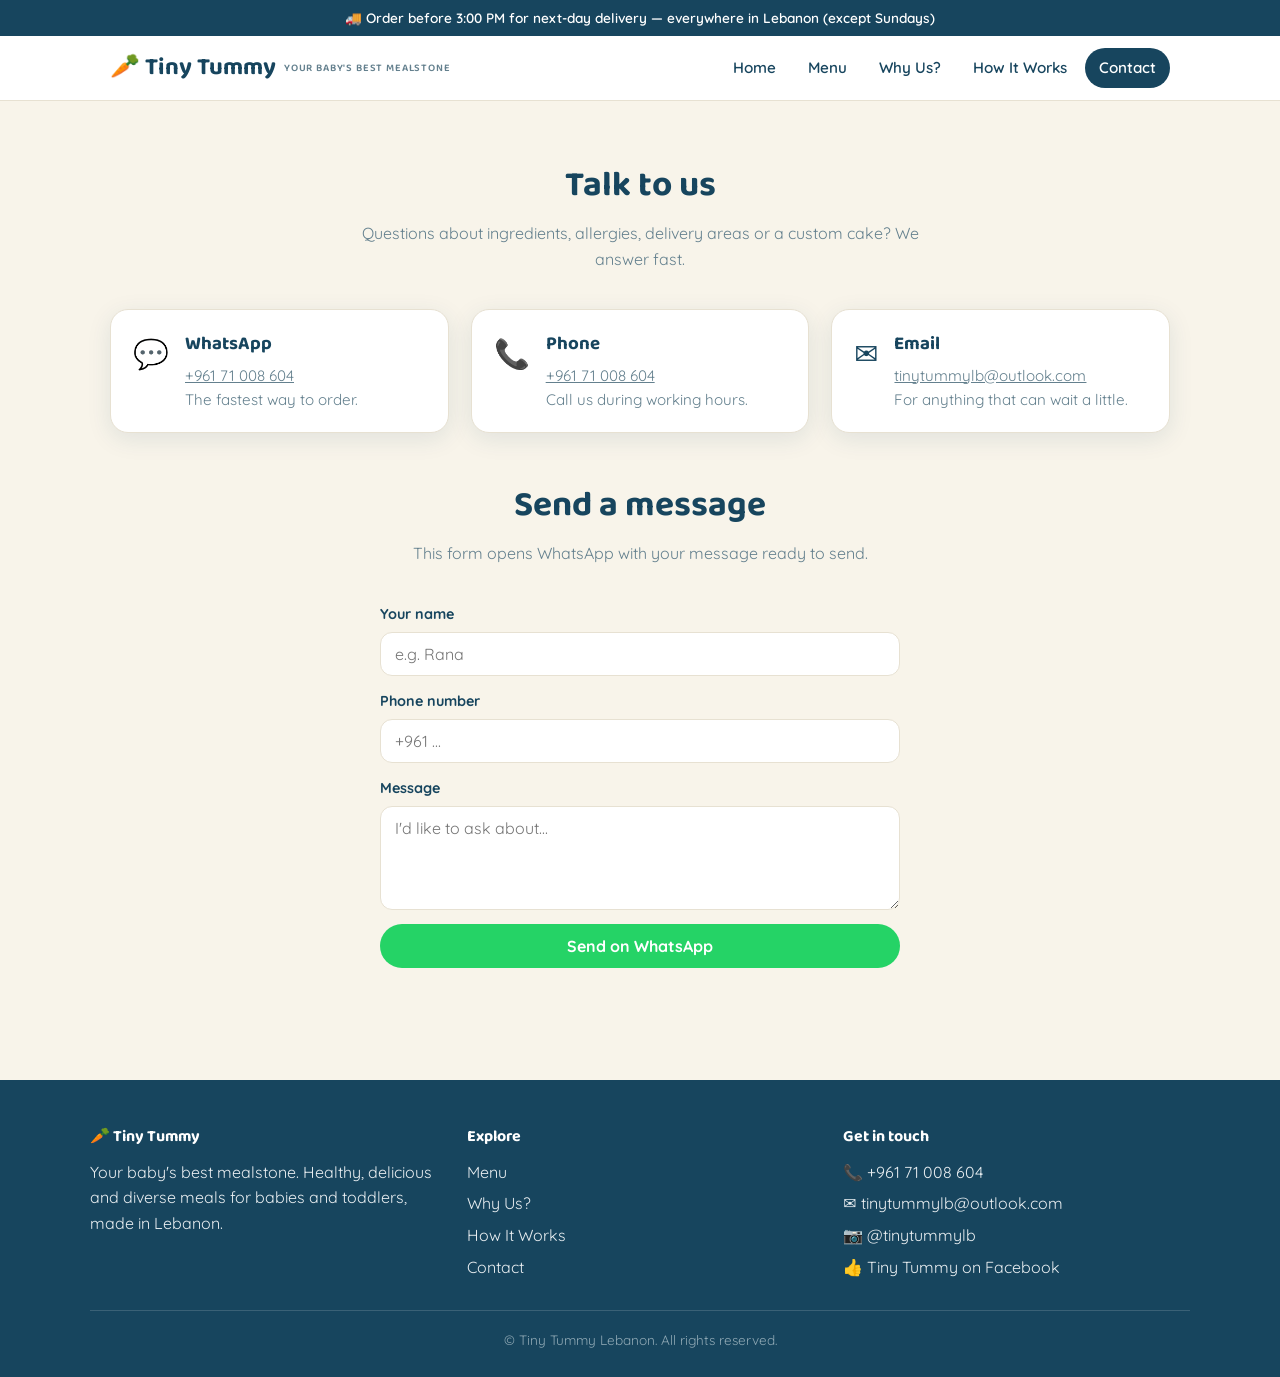
==== contact.html @ 26ed0175 "Tiny Tummy platform: brand site + full operations dashboard Complete build moved into its own reposi" ====
<!DOCTYPE html>
<html lang="en">
<head>
  <meta charset="UTF-8">
  <meta name="viewport" content="width=device-width, initial-scale=1.0">
  <title>Contact — Tiny Tummy</title>
  <meta name="description" content="Contact Tiny Tummy Lebanon: phone, WhatsApp, email, Instagram and Facebook.">
  <link rel="preconnect" href="https://fonts.googleapis.com">
  <link href="https://fonts.googleapis.com/css2?family=Baloo+2:wght@600;700&family=Quicksand:wght@500;600;700&display=swap" rel="stylesheet">
  <link rel="stylesheet" href="css/style.css">
  <link rel="icon" href="data:image/svg+xml,%3Csvg xmlns='http://www.w3.org/2000/svg' viewBox='0 0 100 100'%3E%3Ctext y='.9em' font-size='90'%3E🥕%3C/text%3E%3C/svg%3E">
</head>
<body>

<div class="bar">🚚 Order before 3:00 PM for next-day delivery — everywhere in Lebanon (except Sundays)</div>

<header class="site">
  <div class="nav">
    <a class="logo" href="index.html">🥕 Tiny Tummy <small>YOUR BABY'S BEST MEALSTONE</small></a>
    <button class="nav-toggle" onclick="ttNavToggle()" aria-label="Menu">☰</button>
    <nav class="links">
      <a href="index.html">Home</a>
      <a href="products.html">Menu</a>
      <a href="why-us.html">Why Us?</a>
      <a href="how-it-works.html">How It Works</a>
      <a href="contact.html" class="active">Contact</a>
    </nav>
  </div>
</header>

<section class="block">
  <div class="wrap">
    <div class="section-head">
      <h2>Talk to us</h2>
      <p>Questions about ingredients, allergies, delivery areas or a custom cake? We answer fast.</p>
    </div>

    <div class="grid cols-3" style="margin-bottom:44px">
      <div class="feature">
        <div class="icon">💬</div>
        <div>
          <h3>WhatsApp</h3>
          <p><a href="https://wa.me/96171008604" target="_blank" rel="noopener">+961 71 008 604</a><br>The fastest way to order.</p>
        </div>
      </div>
      <div class="feature">
        <div class="icon">📞</div>
        <div>
          <h3>Phone</h3>
          <p><a href="tel:+96171008604">+961 71 008 604</a><br>Call us during working hours.</p>
        </div>
      </div>
      <div class="feature">
        <div class="icon">✉️</div>
        <div>
          <h3>Email</h3>
          <p><a href="mailto:tinytummylb@outlook.com">tinytummylb@outlook.com</a><br>For anything that can wait a little.</p>
        </div>
      </div>
    </div>

    <div class="section-head">
      <h2>Send a message</h2>
      <p>This form opens WhatsApp with your message ready to send.</p>
    </div>
    <form class="form" style="margin:0 auto" onsubmit="return ttSendForm(this)">
      <label>Your name
        <input name="name" required placeholder="e.g. Rana">
      </label>
      <label>Phone number
        <input name="phone" type="tel" placeholder="+961 ...">
      </label>
      <label>Message
        <textarea name="msg" rows="4" required placeholder="I'd like to ask about..."></textarea>
      </label>
      <button class="btn btn-wa" type="submit">Send on WhatsApp</button>
    </form>
  </div>
</section>

<footer class="site">
  <div class="foot">
    <div>
      <h4>🥕 Tiny Tummy</h4>
      <p>Your baby's best mealstone. Healthy, delicious and diverse meals for babies and toddlers, made in Lebanon.</p>
    </div>
    <div>
      <h4>Explore</h4>
      <ul>
        <li><a href="products.html">Menu</a></li>
        <li><a href="why-us.html">Why Us?</a></li>
        <li><a href="how-it-works.html">How It Works</a></li>
        <li><a href="contact.html">Contact</a></li>
      </ul>
    </div>
    <div>
      <h4>Get in touch</h4>
      <ul>
        <li><a href="tel:+96171008604">📞 +961 71 008 604</a></li>
        <li><a href="mailto:tinytummylb@outlook.com">✉️ tinytummylb@outlook.com</a></li>
        <li><a href="https://www.instagram.com/tinytummylb/" target="_blank" rel="noopener">📷 @tinytummylb</a></li>
        <li><a href="https://www.facebook.com/tinytummylb/" target="_blank" rel="noopener">👍 Tiny Tummy on Facebook</a></li>
      </ul>
    </div>
  </div>
  <div class="copyright">© Tiny Tummy Lebanon. All rights reserved.</div>
</footer>

<script src="js/products-data.js"></script>
<script src="js/site.js"></script>
<script>
  function ttSendForm(f) {
    var text = 'Hello Tiny Tummy! I am ' + f.name.value +
      (f.phone.value ? ' (' + f.phone.value + ')' : '') + '. ' + f.msg.value;
    window.open('https://wa.me/96171008604?text=' + encodeURIComponent(text), '_blank');
    return false;
  }
</script>
</body>
</html>
---- css/style.css ----
/* Tiny Tummy — shared styles */
:root {
  /* Tiny Tummy brand palette — deep navy, warm cream, gold (tinytummylb.com) */
  --cream: #f8f4ea;
  --paper: #ffffff;
  --ink: #17455e;
  --soft: #64808e;
  --carrot: #17455e;       /* primary = brand navy */
  --carrot-dark: #0e3345;
  --gold: #f0b64b;
  --pea: #17455e;          /* announcement bar = navy like the live site header */
  --pea-dark: #226a58;
  --berry: #d95d76;
  --sky: #7fb4d9;
  --line: #e7e1d2;
  --radius: 18px;
  --shadow: 0 6px 24px rgba(23, 69, 94, .10);
}

* { margin: 0; padding: 0; box-sizing: border-box; }

body {
  font-family: 'Quicksand', 'Segoe UI', system-ui, sans-serif;
  background: var(--cream);
  color: var(--ink);
  line-height: 1.6;
}

h1, h2, h3, .logo { font-family: 'Baloo 2', 'Quicksand', sans-serif; }

img { max-width: 100%; display: block; }
a { color: inherit; }

.wrap { max-width: 1100px; margin: 0 auto; padding: 0 20px; }

/* ── Announcement bar ─────────────────────────── */
.bar {
  background: var(--pea);
  color: #fff;
  text-align: center;
  font-size: .85rem;
  font-weight: 600;
  padding: 7px 14px;
}

/* ── Header ───────────────────────────────────── */
header.site {
  background: var(--paper);
  border-bottom: 1px solid var(--line);
  position: sticky;
  top: 0;
  z-index: 50;
}
.nav {
  display: flex;
  align-items: center;
  justify-content: space-between;
  gap: 16px;
  padding: 12px 20px;
  max-width: 1100px;
  margin: 0 auto;
}
.logo {
  font-size: 1.5rem;
  font-weight: 700;
  color: var(--carrot);
  text-decoration: none;
  display: flex;
  align-items: center;
  gap: 8px;
  white-space: nowrap;
}
.logo small { font-size: .65rem; color: var(--soft); font-weight: 600; letter-spacing: .08em; }
nav.links { display: flex; gap: 4px; flex-wrap: wrap; }
nav.links a {
  text-decoration: none;
  font-weight: 600;
  font-size: .95rem;
  padding: 8px 14px;
  border-radius: 999px;
  color: var(--ink);
}
nav.links a:hover { background: var(--cream); color: var(--carrot-dark); }
nav.links a.active { background: var(--carrot); color: #fff; }
.nav-toggle { display: none; background: none; border: none; font-size: 1.6rem; cursor: pointer; color: var(--ink); }

@media (max-width: 760px) {
  .nav-toggle { display: block; }
  nav.links {
    display: none;
    position: absolute;
    top: 100%; left: 0; right: 0;
    background: var(--paper);
    border-bottom: 1px solid var(--line);
    flex-direction: column;
    padding: 10px 16px 16px;
  }
  nav.links.open { display: flex; }
}

/* ── Hero ─────────────────────────────────────── */
.hero {
  background: linear-gradient(135deg, #fdf2d9 0%, var(--cream) 55%, #e3edf2 100%);
  padding: 64px 20px;
}
.hero-inner {
  max-width: 1100px;
  margin: 0 auto;
  display: grid;
  grid-template-columns: 1.1fr .9fr;
  gap: 40px;
  align-items: center;
}
@media (max-width: 820px) { .hero-inner { grid-template-columns: 1fr; } }
.hero h1 { font-size: clamp(2rem, 5vw, 3.2rem); line-height: 1.15; margin-bottom: 14px; }
.hero h1 em { font-style: normal; color: var(--carrot); }
.hero p.lead { font-size: 1.1rem; color: var(--soft); margin-bottom: 24px; max-width: 46ch; }
.hero-badges { display: flex; gap: 10px; flex-wrap: wrap; margin-bottom: 26px; }
.badge {
  background: var(--paper);
  border: 1px solid var(--line);
  border-radius: 999px;
  padding: 6px 14px;
  font-size: .85rem;
  font-weight: 700;
  box-shadow: var(--shadow);
}
.hero-photo {
  border-radius: 24px;
  overflow: hidden;
  box-shadow: var(--shadow);
  aspect-ratio: 4/3;
  background: #fff;
}
.hero-photo img { width: 100%; height: 100%; object-fit: cover; }

/* ── Buttons ──────────────────────────────────── */
.btn {
  display: inline-block;
  text-decoration: none;
  font-weight: 700;
  border-radius: 999px;
  padding: 12px 26px;
  border: none;
  cursor: pointer;
  font-family: inherit;
  font-size: 1rem;
  transition: transform .12s ease, box-shadow .12s ease;
}
.btn:hover { transform: translateY(-2px); box-shadow: var(--shadow); }
.btn-primary { background: var(--carrot); color: #fff; }
.btn-outline { background: transparent; color: var(--carrot-dark); border: 2px solid var(--carrot); }
.btn-wa { background: #25d366; color: #fff; }
.btn-sm { padding: 8px 16px; font-size: .9rem; }

/* ── Sections ─────────────────────────────────── */
section.block { padding: 56px 0; }
section.block.alt { background: var(--paper); }
.section-head { text-align: center; max-width: 60ch; margin: 0 auto 36px; }
.section-head h2 { font-size: clamp(1.5rem, 3.5vw, 2.2rem); margin-bottom: 8px; }
.section-head p { color: var(--soft); }

/* ── Cards / grids ────────────────────────────── */
.grid { display: grid; gap: 22px; }
.grid.cols-3 { grid-template-columns: repeat(auto-fit, minmax(240px, 1fr)); }
.grid.cols-4 { grid-template-columns: repeat(auto-fill, minmax(230px, 1fr)); }

.card {
  background: var(--paper);
  border: 1px solid var(--line);
  border-radius: var(--radius);
  overflow: hidden;
  box-shadow: var(--shadow);
  display: flex;
  flex-direction: column;
}
.card .photo { aspect-ratio: 1/1; background: var(--cream); overflow: hidden; }
.card .photo img { width: 100%; height: 100%; object-fit: cover; }
.card .body { padding: 16px 18px 18px; display: flex; flex-direction: column; gap: 8px; flex: 1; }
.card h3 { font-size: 1.1rem; }
.card .meta { display: flex; justify-content: space-between; align-items: center; gap: 8px; }
.tag {
  font-size: .75rem;
  font-weight: 700;
  background: #eef5e6;
  color: var(--pea-dark);
  border-radius: 999px;
  padding: 3px 10px;
  white-space: nowrap;
}
.price { font-weight: 700; color: var(--carrot-dark); }
.card p.desc { font-size: .9rem; color: var(--soft); flex: 1; }
.card .actions { display: flex; gap: 8px; margin-top: 4px; }

/* Category tiles */
.cat-tile {
  position: relative;
  border-radius: var(--radius);
  overflow: hidden;
  min-height: 200px;
  display: flex;
  align-items: flex-end;
  text-decoration: none;
  box-shadow: var(--shadow);
}
.cat-tile .photo { position: absolute; inset: 0; }
.cat-tile .photo img { width: 100%; height: 100%; object-fit: cover; }
.cat-tile .label {
  position: relative;
  width: 100%;
  padding: 14px 18px;
  background: linear-gradient(transparent, rgba(0,0,0,.55));
  color: #fff;
  font-weight: 700;
  font-size: 1.15rem;
  font-family: 'Baloo 2', sans-serif;
}
.cat-tile .label small { display: block; font-size: .8rem; font-weight: 600; opacity: .9; }

/* Steps */
.step { text-align: center; padding: 24px 18px; }
.step .num {
  width: 54px; height: 54px;
  margin: 0 auto 12px;
  border-radius: 50%;
  background: var(--carrot);
  color: #fff;
  font-family: 'Baloo 2', sans-serif;
  font-size: 1.5rem;
  font-weight: 700;
  display: flex; align-items: center; justify-content: center;
}
.step h3 { margin-bottom: 6px; }
.step p { color: var(--soft); font-size: .95rem; }

/* Feature rows (why us) */
.feature {
  display: flex;
  gap: 16px;
  align-items: flex-start;
  background: var(--paper);
  border: 1px solid var(--line);
  border-radius: var(--radius);
  padding: 20px 22px;
  box-shadow: var(--shadow);
}
.feature .icon { font-size: 1.8rem; }
.feature h3 { margin-bottom: 4px; }
.feature p { color: var(--soft); font-size: .95rem; }

/* Filter pills */
.filters { display: flex; gap: 8px; flex-wrap: wrap; justify-content: center; margin-bottom: 30px; }
.filters button {
  font-family: inherit;
  font-weight: 700;
  font-size: .9rem;
  padding: 8px 18px;
  border-radius: 999px;
  border: 2px solid var(--carrot);
  background: transparent;
  color: var(--carrot-dark);
  cursor: pointer;
}
.filters button.active { background: var(--carrot); color: #fff; }

/* Forms */
.form { display: grid; gap: 14px; max-width: 520px; }
.form label { font-weight: 700; font-size: .9rem; display: grid; gap: 6px; }
.form input, .form textarea, .form select {
  font-family: inherit;
  font-size: 1rem;
  padding: 11px 14px;
  border-radius: 12px;
  border: 1.5px solid var(--line);
  background: var(--paper);
  color: var(--ink);
}
.form input:focus, .form textarea:focus { outline: 2px solid var(--carrot); border-color: var(--carrot); }

.note {
  background: #fdf3e3;
  border: 1px solid #f3ddb5;
  border-radius: 12px;
  padding: 12px 16px;
  font-size: .9rem;
  color: #7a5c2e;
}

/* ── Footer ───────────────────────────────────── */
footer.site {
  background: var(--ink);
  color: #e9eef1;
  padding: 44px 20px 26px;
  margin-top: 56px;
}
.foot {
  max-width: 1100px;
  margin: 0 auto;
  display: grid;
  grid-template-columns: repeat(auto-fit, minmax(220px, 1fr));
  gap: 30px;
}
.foot h4 { font-family: 'Baloo 2', sans-serif; color: #fff; margin-bottom: 10px; }
.foot a { color: #e9eef1; text-decoration: none; }
.foot a:hover { color: var(--gold); }
.foot ul { list-style: none; display: grid; gap: 6px; }
.copyright {
  max-width: 1100px;
  margin: 30px auto 0;
  padding-top: 18px;
  border-top: 1px solid rgba(255,255,255,.15);
  font-size: .85rem;
  color: #8fa8b4;
  text-align: center;
}
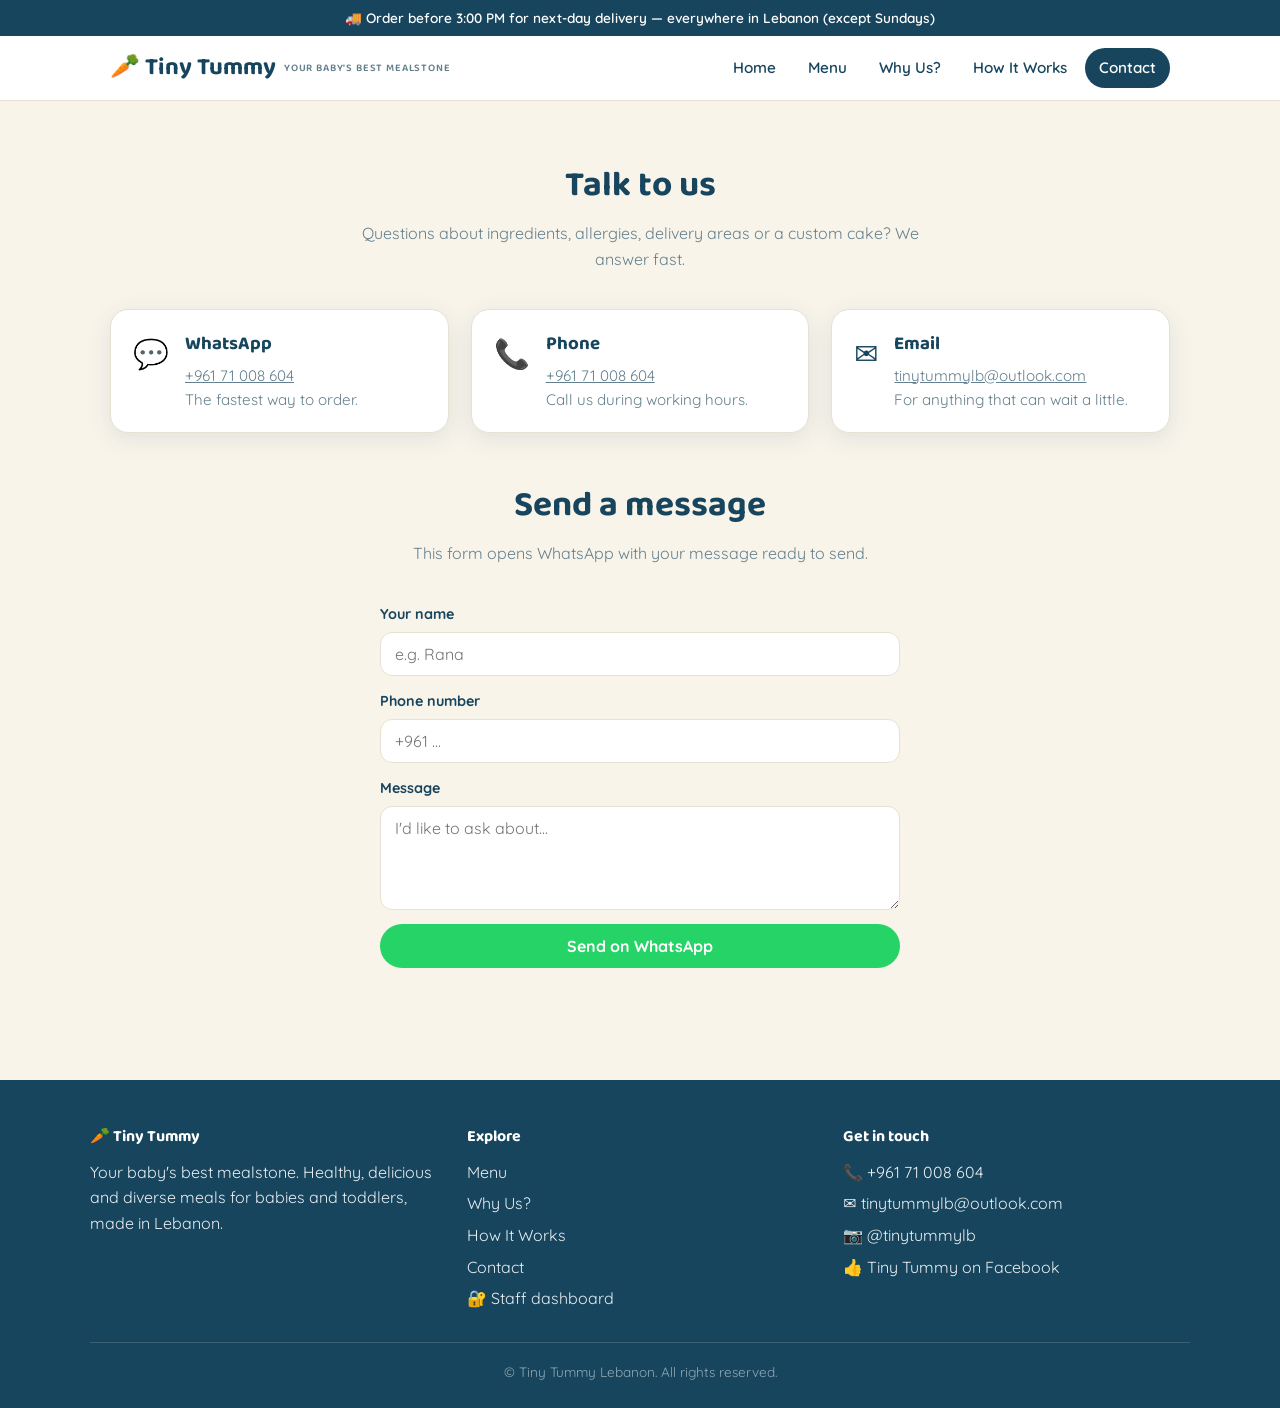
==== commit 277d1728: "Footer: discreet staff link to the operations dashboard Co-Authored-By: Claude Fable 5 <noreply@anth" ====
--- a/contact.html
+++ b/contact.html
@@ -91,6 +91,7 @@
         <li><a href="why-us.html">Why Us?</a></li>
         <li><a href="how-it-works.html">How It Works</a></li>
         <li><a href="contact.html">Contact</a></li>
+        <li><a href="dashboard.html">🔐 Staff dashboard</a></li>
       </ul>
     </div>
     <div>
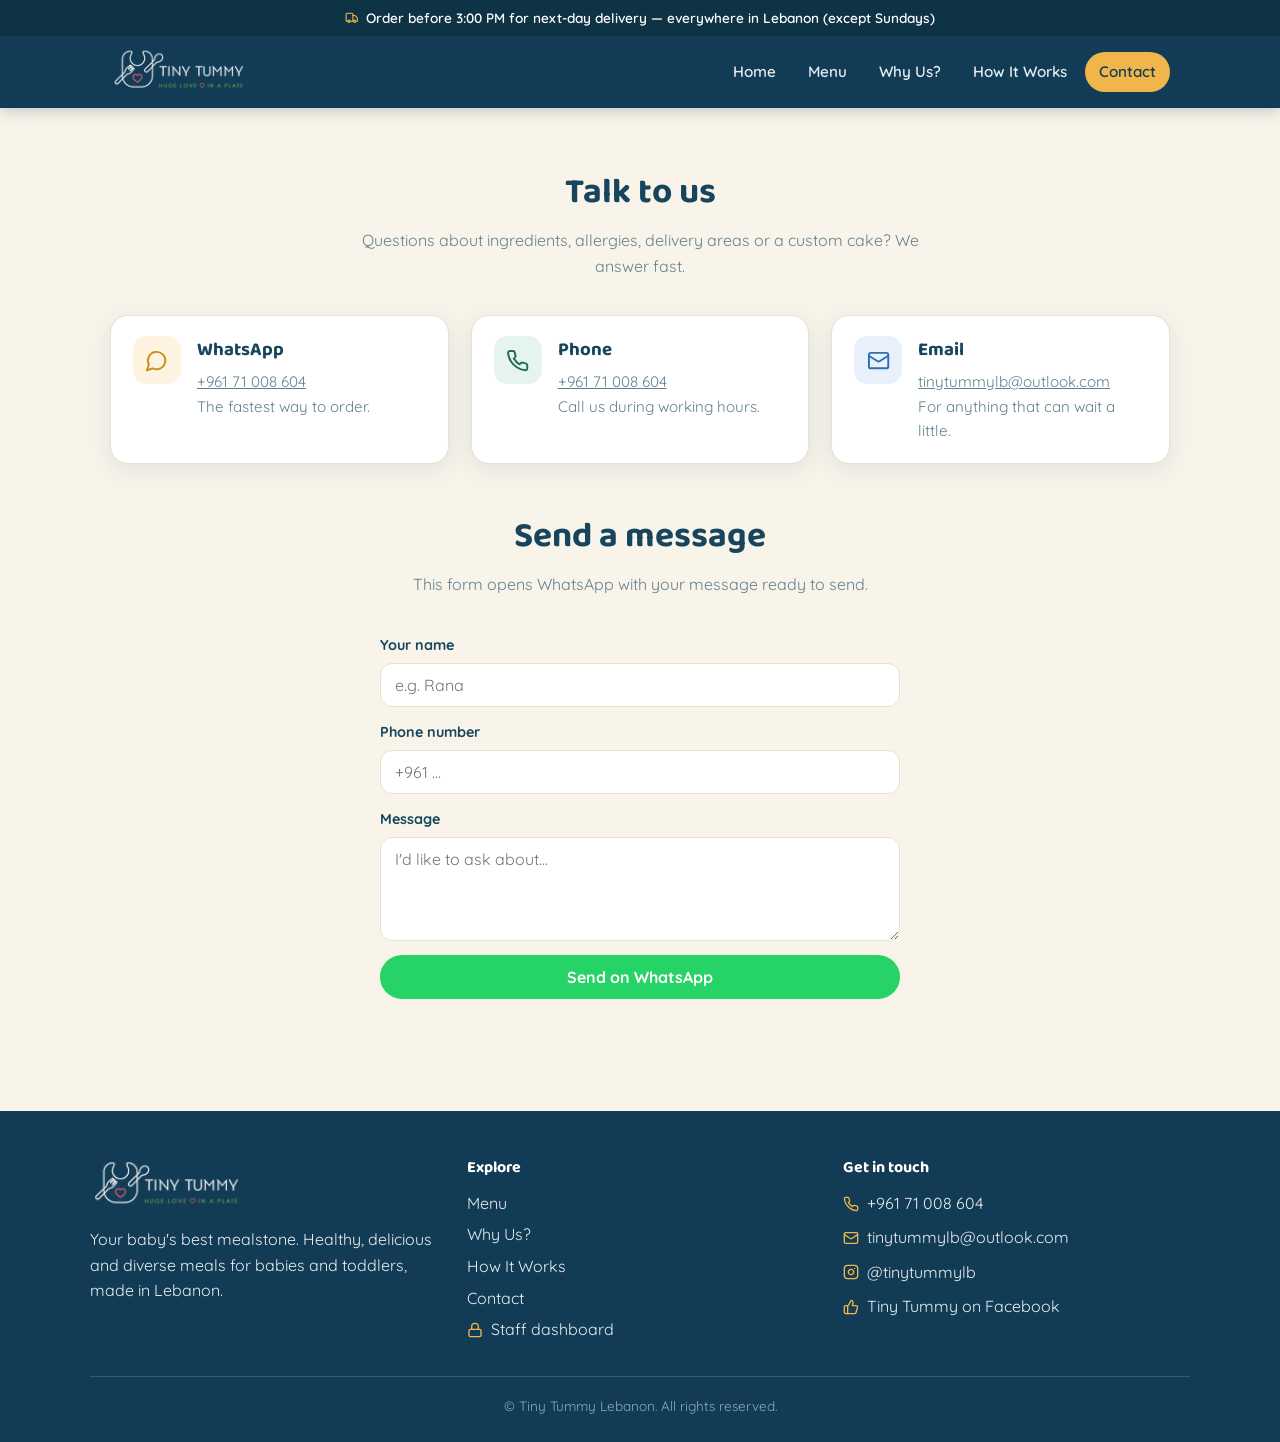
==== commit 66437d5c: "Website: brand logo and the dashboard's design on every public page - Logo in a navy header (matched" ====
--- a/contact.html
+++ b/contact.html
@@ -8,7 +8,7 @@
   <link rel="preconnect" href="https://fonts.googleapis.com">
   <link href="https://fonts.googleapis.com/css2?family=Baloo+2:wght@600;700&family=Quicksand:wght@500;600;700&display=swap" rel="stylesheet">
   <link rel="stylesheet" href="css/style.css">
-  <link rel="icon" href="data:image/svg+xml,%3Csvg xmlns='http://www.w3.org/2000/svg' viewBox='0 0 100 100'%3E%3Ctext y='.9em' font-size='90'%3E🥕%3C/text%3E%3C/svg%3E">
+  <link rel="icon" type="image/png" href="images/tt-logo-mark.png">
 </head>
 <body>
 
@@ -16,7 +16,7 @@
 
 <header class="site">
   <div class="nav">
-    <a class="logo" href="index.html">🥕 Tiny Tummy <small>YOUR BABY'S BEST MEALSTONE</small></a>
+    <a class="logo" href="index.html" aria-label="Tiny Tummy — home"><img src="images/tt-logo.png" alt="Tiny Tummy — huge love in a plate" width="169" height="59"></a>
     <button class="nav-toggle" onclick="ttNavToggle()" aria-label="Menu">☰</button>
     <nav class="links">
       <a href="index.html">Home</a>
@@ -81,7 +81,7 @@
 <footer class="site">
   <div class="foot">
     <div>
-      <h4>🥕 Tiny Tummy</h4>
+      <img class="foot-logo" src="images/tt-logo.png" alt="Tiny Tummy — huge love in a plate" width="169" height="59">
       <p>Your baby's best mealstone. Healthy, delicious and diverse meals for babies and toddlers, made in Lebanon.</p>
     </div>
     <div>
@@ -108,6 +108,7 @@
 </footer>
 
 <script src="js/products-data.js"></script>
+<script src="js/icons.js"></script>
 <script src="js/site.js"></script>
 <script>
   function ttSendForm(f) {
--- a/css/style.css
+++ b/css/style.css
@@ -8,7 +8,8 @@
   --carrot: #17455e;       /* primary = brand navy */
   --carrot-dark: #0e3345;
   --gold: #f0b64b;
-  --pea: #17455e;          /* announcement bar = navy like the live site header */
+  --pea: #0e3345;          /* announcement bar: deep navy above the logo-navy header */
+  --brand: #123c56;        /* logo background navy: header, footer */
   --pea-dark: #226a58;
   --berry: #d95d76;
   --sky: #7fb4d9;
@@ -162,7 +163,7 @@
 
 /* ── Cards / grids ────────────────────────────── */
 .grid { display: grid; gap: 22px; }
-.grid.cols-3 { grid-template-columns: repeat(auto-fit, minmax(240px, 1fr)); }
+.grid.cols-3 { grid-template-columns: repeat(auto-fit, minmax(min(290px, 100%), 1fr)); }
 .grid.cols-4 { grid-template-columns: repeat(auto-fill, minmax(230px, 1fr)); }
 
 .card {
@@ -313,3 +314,56 @@
   color: #8fa8b4;
   text-align: center;
 }
+
+
+/* ══ Brand refresh: logo header, line icons, dashboard-matched components ══ */
+html, body { overflow-x: hidden; }
+.i { width: 1em; height: 1em; fill: none; stroke: currentColor; stroke-width: 2; stroke-linecap: round; stroke-linejoin: round; vertical-align: -.14em; flex-shrink: 0; }
+.bar .i { color: var(--gold); margin-right: 4px; }
+
+header.site { background: var(--brand); border-bottom: none; box-shadow: 0 2px 14px rgba(14,51,69,.25); }
+.nav { padding: 6px 20px; }
+.logo { padding: 2px 0; }
+.logo img { height: 56px; width: auto; display: block; }
+nav.links a { color: #e2ebf0; }
+nav.links a:hover { background: rgba(255,255,255,.09); color: #fff; }
+nav.links a.active { background: var(--gold); color: var(--brand); }
+.nav-toggle { color: #fff; display: none; align-items: center; }
+@media (max-width: 760px) {
+  .nav-toggle { display: flex; }
+  nav.links { background: var(--brand); border-bottom: none; box-shadow: 0 10px 20px rgba(14,51,69,.3); }
+  .logo img { height: 48px; }
+}
+
+.btn { display: inline-flex; align-items: center; justify-content: center; gap: 8px; }
+.hero .btn { margin: 0 6px 8px 0; }
+.badge { display: inline-flex; align-items: center; gap: 7px; }
+.badge .i { color: var(--gold-dark, #c98f1c); font-size: 1.05rem; }
+.cat-tile .label { display: block; }
+.cat-tile .label .i { color: var(--gold); margin-right: 4px; }
+.cat-tile { transition: transform .15s ease, box-shadow .15s ease; }
+.cat-tile:hover { transform: translateY(-3px); box-shadow: 0 14px 30px rgba(23,69,94,.18); }
+.card { transition: transform .15s ease, box-shadow .15s ease; }
+.card:hover { transform: translateY(-3px); box-shadow: 0 14px 30px rgba(23,69,94,.16); }
+.tag { background: #e6f4ef; color: #226a58; }
+
+.feature { transition: transform .15s ease, box-shadow .15s ease; }
+.feature:hover { transform: translateY(-3px); box-shadow: 0 14px 30px rgba(23,69,94,.14); }
+.feature .icon { width: 48px; height: 48px; border-radius: 14px; display: grid; place-items: center; background: #fdf3e0; color: #c98f1c; font-size: 1.45rem; flex-shrink: 0; }
+.feature:nth-child(3n+2) .icon { background: #e6f4ef; color: #226a58; }
+.feature:nth-child(3n) .icon { background: #e8f0fb; color: #2f6fb0; }
+
+.step .num { box-shadow: 0 0 0 6px #fdf3e0; }
+
+.filters { display: flex; width: fit-content; max-width: 100%; flex-wrap: wrap; justify-content: center; background: #ece6d6; border-radius: 999px; padding: 5px; gap: 3px; margin: 0 auto 30px; }
+.filters button { border: none; background: transparent; color: var(--soft); padding: 8px 18px; display: inline-flex; align-items: center; gap: 6px; }
+.filters button:hover { color: var(--ink); }
+.filters button.active { background: var(--paper); color: var(--ink); box-shadow: 0 2px 8px rgba(23,69,94,.14); }
+
+.note { display: flex; gap: 10px; align-items: center; justify-content: center; }
+.note .i { color: #c98f1c; font-size: 1.2rem; }
+
+footer.site { background: var(--brand); }
+.foot-logo { height: 62px; width: auto; margin-bottom: 10px; }
+.foot a { display: inline-flex; align-items: center; gap: 8px; }
+.foot a .i { color: var(--gold); }
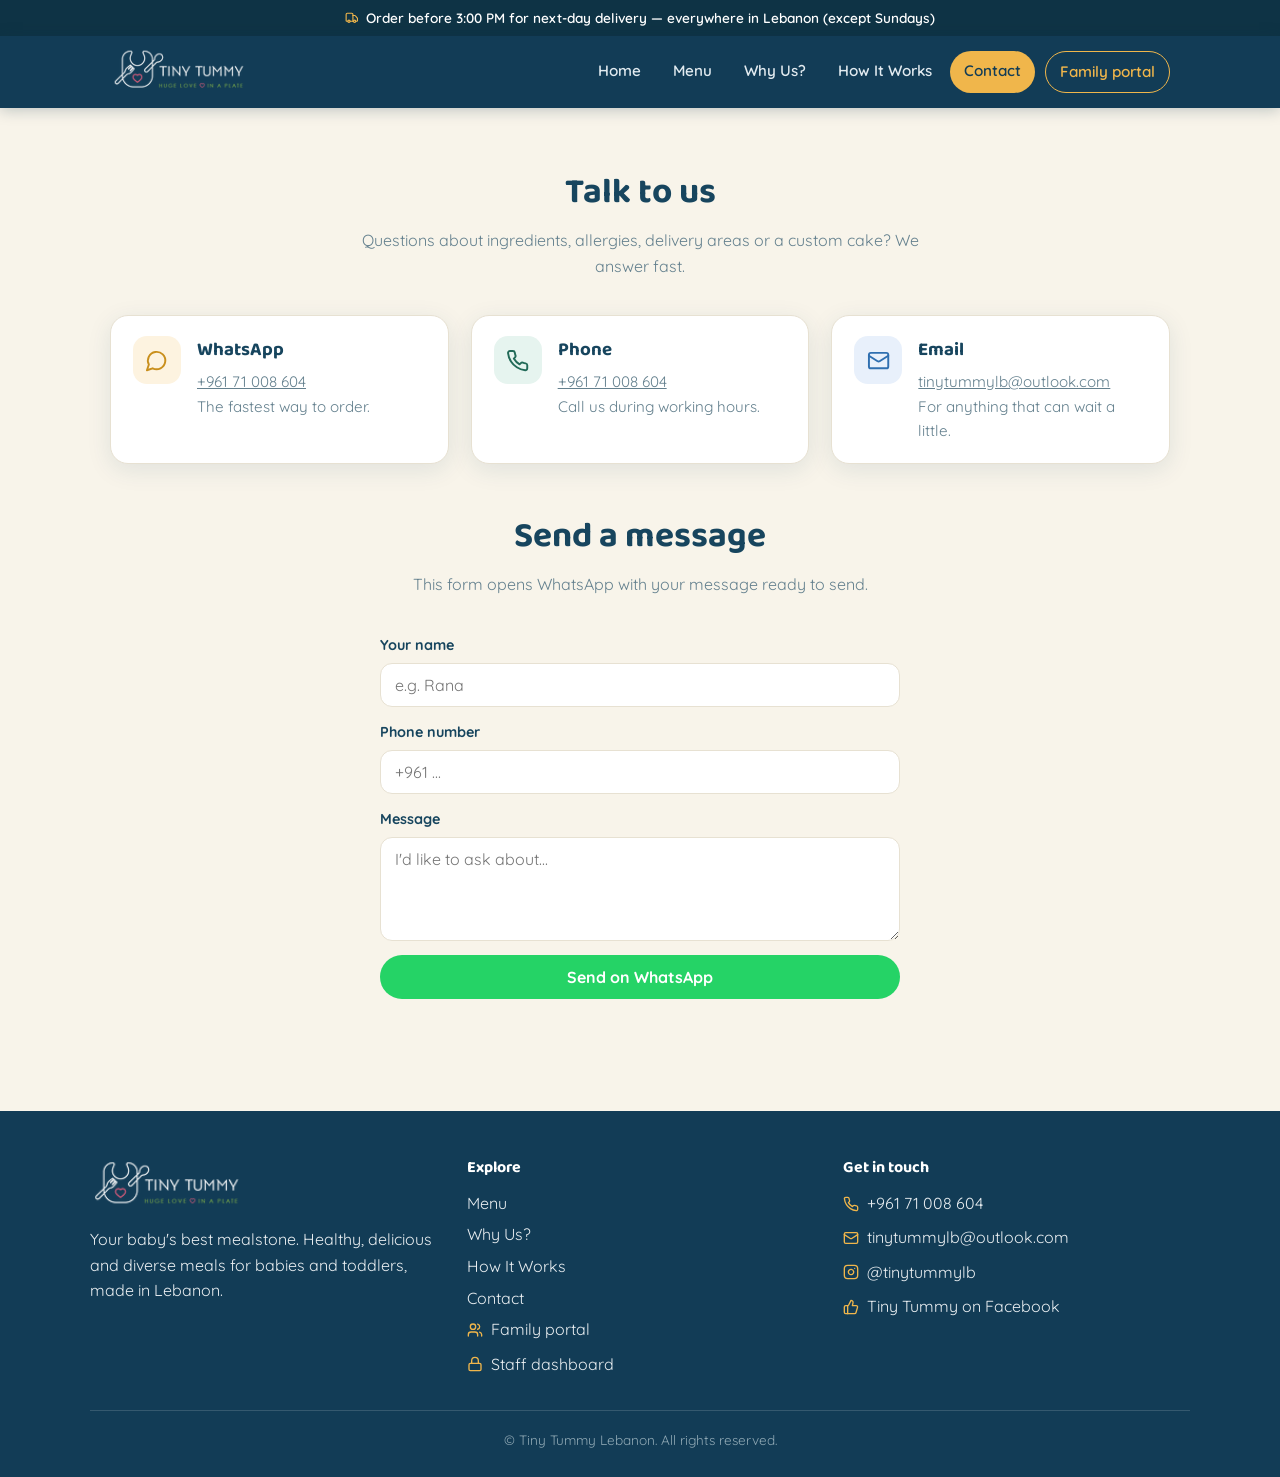
==== commit a99e71a4: "Family Portal: a carnet de santé for every child, linked to the kitchen portal.html (new): - Parent " ====
--- a/contact.html
+++ b/contact.html
@@ -24,6 +24,7 @@
       <a href="why-us.html">Why Us?</a>
       <a href="how-it-works.html">How It Works</a>
       <a href="contact.html" class="active">Contact</a>
+      <a href="portal.html" class="nav-portal">Family portal</a>
     </nav>
   </div>
 </header>
@@ -91,6 +92,7 @@
         <li><a href="why-us.html">Why Us?</a></li>
         <li><a href="how-it-works.html">How It Works</a></li>
         <li><a href="contact.html">Contact</a></li>
+        <li><a href="portal.html">👨‍👩‍👧 Family portal</a></li>
         <li><a href="dashboard.html">🔐 Staff dashboard</a></li>
       </ul>
     </div>
--- a/css/style.css
+++ b/css/style.css
@@ -367,3 +367,7 @@
 .foot-logo { height: 62px; width: auto; margin-bottom: 10px; }
 .foot a { display: inline-flex; align-items: center; gap: 8px; }
 .foot a .i { color: var(--gold); }
+
+nav.links a.nav-portal { border:1.5px solid var(--gold); color:var(--gold); margin-left:6px; }
+nav.links a.nav-portal:hover { background:var(--gold); color:var(--brand); }
+@media (max-width:760px){ nav.links a.nav-portal { margin-left:0; text-align:center; } }
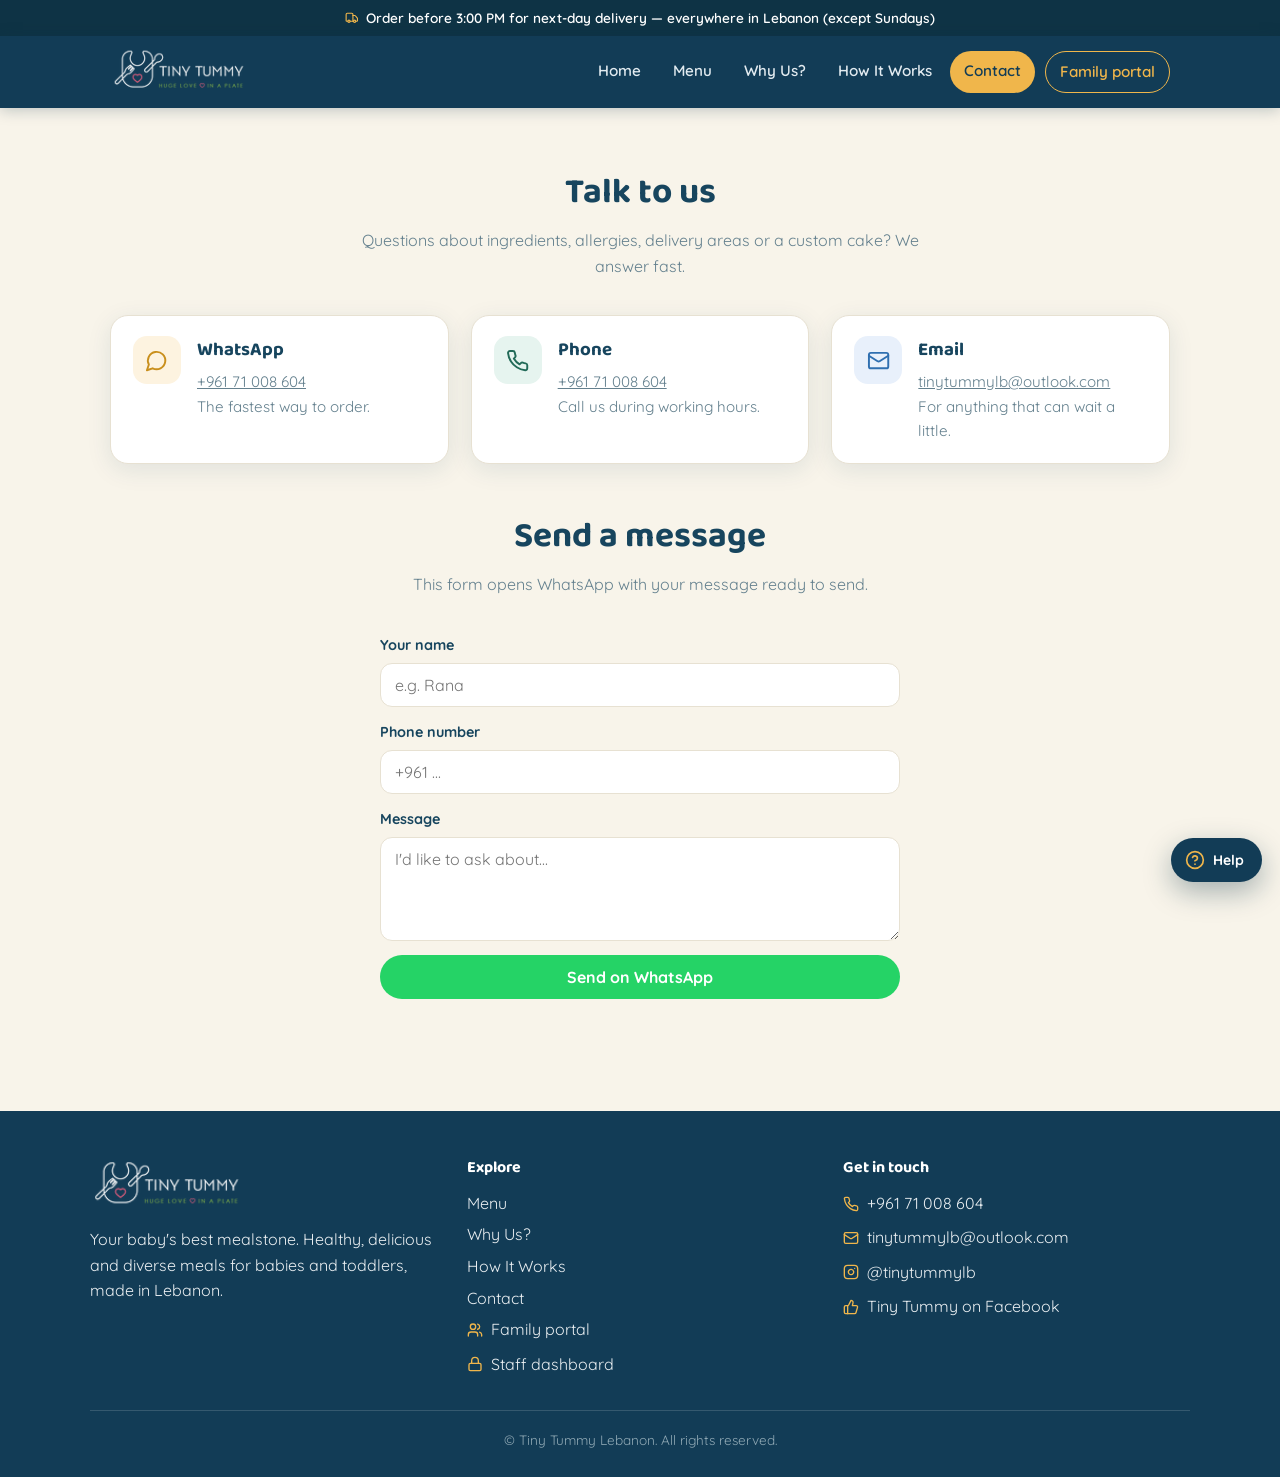
==== commit 5efd5ec1: "Help assistant on every page: page explanation + question box js/help.js: a floating Help button on " ====
--- a/contact.html
+++ b/contact.html
@@ -120,5 +120,6 @@
     return false;
   }
 </script>
+<script src="js/help.js"></script>
 </body>
 </html>
--- a/css/style.css
+++ b/css/style.css
@@ -371,3 +371,30 @@
 nav.links a.nav-portal { border:1.5px solid var(--gold); color:var(--gold); margin-left:6px; }
 nav.links a.nav-portal:hover { background:var(--gold); color:var(--brand); }
 @media (max-width:760px){ nav.links a.nav-portal { margin-left:0; text-align:center; } }
+
+/* Homepage: Family portal promotion */
+.btn-gold { background: var(--gold); color: var(--brand); }
+.portal-promo { background: linear-gradient(135deg, #123c56 0%, #17455e 60%, #1d5674 100%); color: #e2ebf0; }
+.promo-grid { display: grid; grid-template-columns: 1.1fr .9fr; gap: 44px; align-items: center; }
+@media (max-width: 820px) { .promo-grid { grid-template-columns: 1fr; } }
+.promo-kicker { display: inline-block; font-size: .75rem; font-weight: 700; letter-spacing: .14em; text-transform: uppercase; color: var(--brand); background: var(--gold); border-radius: 999px; padding: 4px 12px; margin-bottom: 12px; }
+.portal-promo h2 { color: #fff; font-size: clamp(1.6rem, 3.6vw, 2.3rem); margin-bottom: 10px; }
+.promo-lead { color: #c9d9e2; margin-bottom: 18px; max-width: 54ch; }
+.promo-list { list-style: none; display: grid; gap: 10px; margin-bottom: 24px; }
+.promo-list li { display: flex; gap: 10px; align-items: flex-start; }
+.promo-list li > .i { color: var(--gold); font-size: 1.15rem; margin-top: 2px; }
+.promo-list b { color: #fff; }
+.portal-promo .btn-outline { color: #fff; border-color: rgba(255,255,255,.6); }
+.portal-promo .btn-primary { background: var(--gold); color: var(--brand); }
+.promo-card { background: #fff; color: var(--ink); border-radius: 22px; padding: 20px; box-shadow: 0 24px 60px rgba(0,0,0,.3); display: grid; gap: 12px; transform: rotate(-1.5deg); }
+.pc-top { display: flex; align-items: center; gap: 12px; }
+.pc-top b { display: block; font-family: 'Baloo 2', sans-serif; font-size: 1.2rem; }
+.pc-top small { color: #226a58; font-weight: 700; }
+.pc-av { width: 48px; height: 48px; border-radius: 50%; background: #fde8ee; color: #d95d76; display: grid; place-items: center; font-family: 'Baloo 2', sans-serif; font-weight: 700; font-size: 1.2rem; }
+.pc-chip { margin-left: auto; font-size: .72rem; font-weight: 700; background: #e6f4ef; color: #226a58; border-radius: 999px; padding: 3px 10px; }
+.pc-bravo { background: linear-gradient(120deg, #e6f4ef, #fff8e7); border: 1px solid #bfe0d4; border-radius: 14px; padding: 12px 14px; }
+.pc-bravo b { display: block; } .pc-bravo small { color: var(--soft); }
+.pc-row { display: flex; justify-content: space-between; border-bottom: 1px solid var(--line); padding: 6px 2px; font-size: .9rem; }
+.pc-row span { color: var(--soft); }
+.pc-rem { background: #fff8e6; border: 1px solid #f3dca6; border-radius: 12px; padding: 10px 12px; font-weight: 700; font-size: .88rem; }
+.pc-rem .i { color: #c98f1c; }
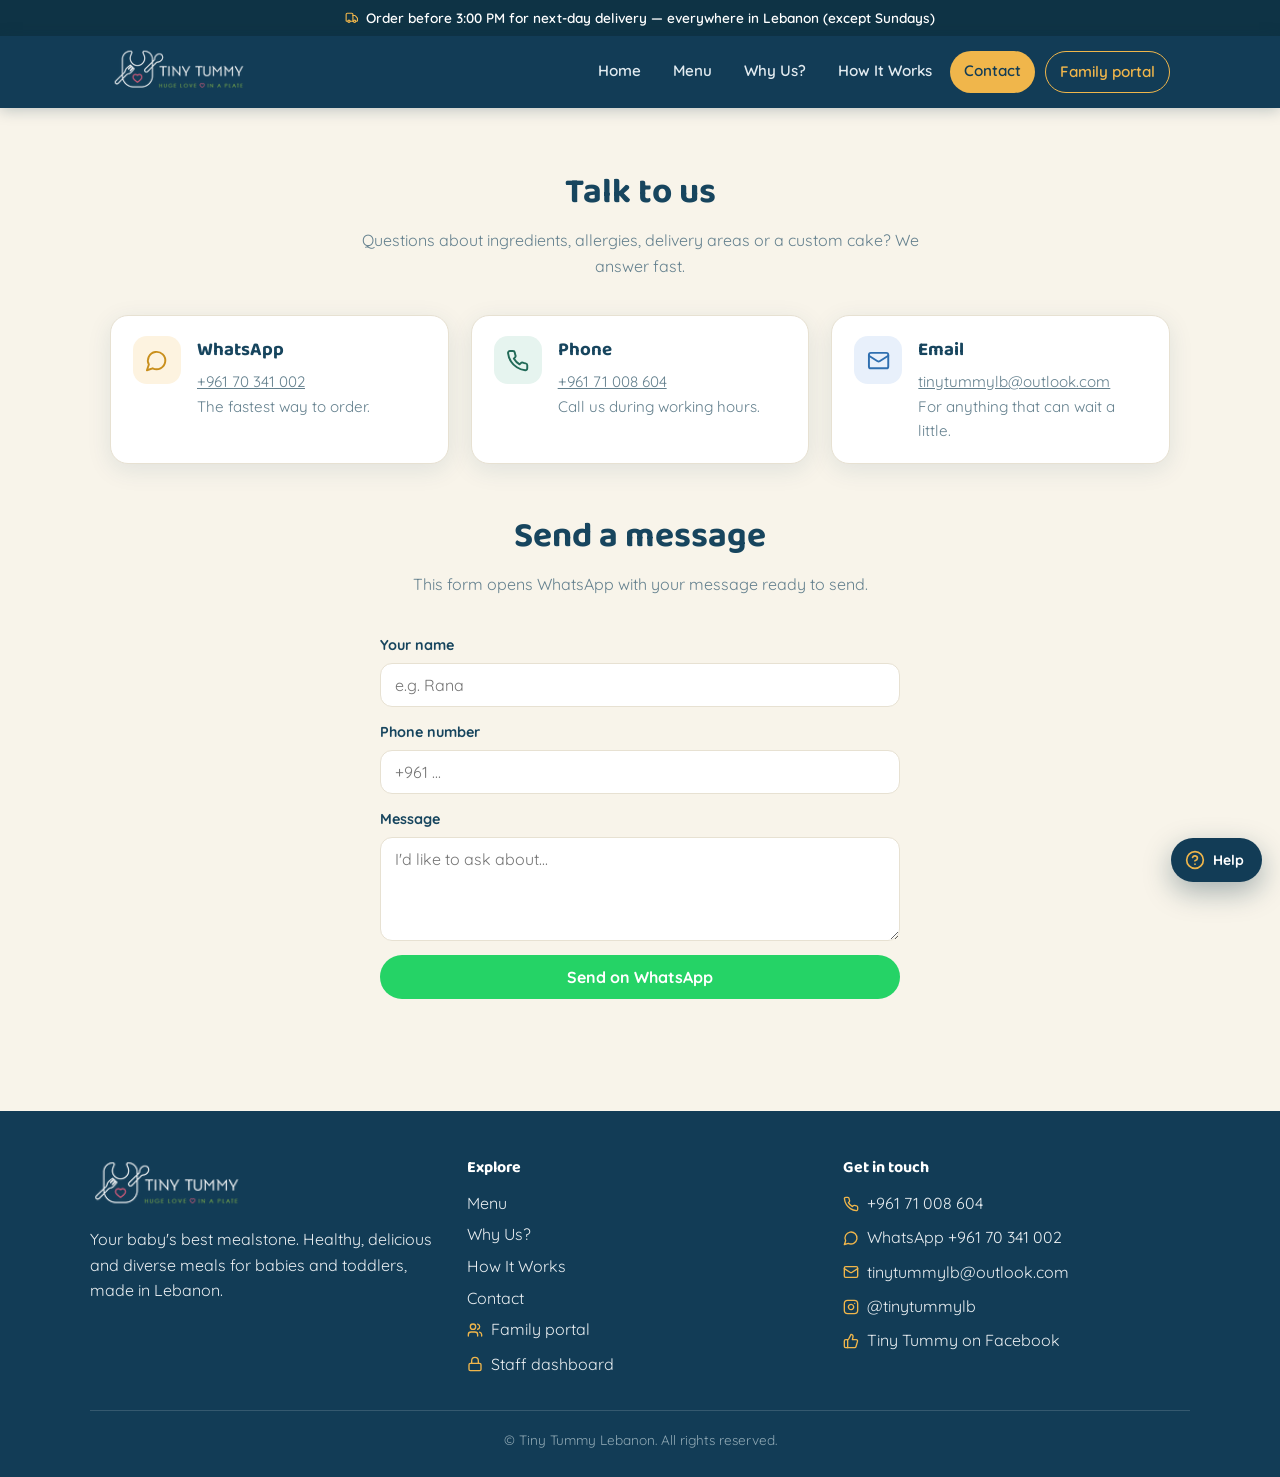
==== commit 3810cb6e: "WhatsApp ordering number: +961 70 341 002 All WhatsApp links (Order on WhatsApp buttons, contact car" ====
--- a/contact.html
+++ b/contact.html
@@ -41,7 +41,7 @@
         <div class="icon">💬</div>
         <div>
           <h3>WhatsApp</h3>
-          <p><a href="https://wa.me/96171008604" target="_blank" rel="noopener">+961 71 008 604</a><br>The fastest way to order.</p>
+          <p><a href="https://wa.me/96170341002" target="_blank" rel="noopener">+961 70 341 002</a><br>The fastest way to order.</p>
         </div>
       </div>
       <div class="feature">
@@ -100,6 +100,7 @@
       <h4>Get in touch</h4>
       <ul>
         <li><a href="tel:+96171008604">📞 +961 71 008 604</a></li>
+        <li><a href="https://wa.me/96170341002" target="_blank" rel="noopener">💬 WhatsApp +961 70 341 002</a></li>
         <li><a href="mailto:tinytummylb@outlook.com">✉️ tinytummylb@outlook.com</a></li>
         <li><a href="https://www.instagram.com/tinytummylb/" target="_blank" rel="noopener">📷 @tinytummylb</a></li>
         <li><a href="https://www.facebook.com/tinytummylb/" target="_blank" rel="noopener">👍 Tiny Tummy on Facebook</a></li>
@@ -116,7 +117,7 @@
   function ttSendForm(f) {
     var text = 'Hello Tiny Tummy! I am ' + f.name.value +
       (f.phone.value ? ' (' + f.phone.value + ')' : '') + '. ' + f.msg.value;
-    window.open('https://wa.me/96171008604?text=' + encodeURIComponent(text), '_blank');
+    window.open('https://wa.me/96170341002?text=' + encodeURIComponent(text), '_blank');
     return false;
   }
 </script>
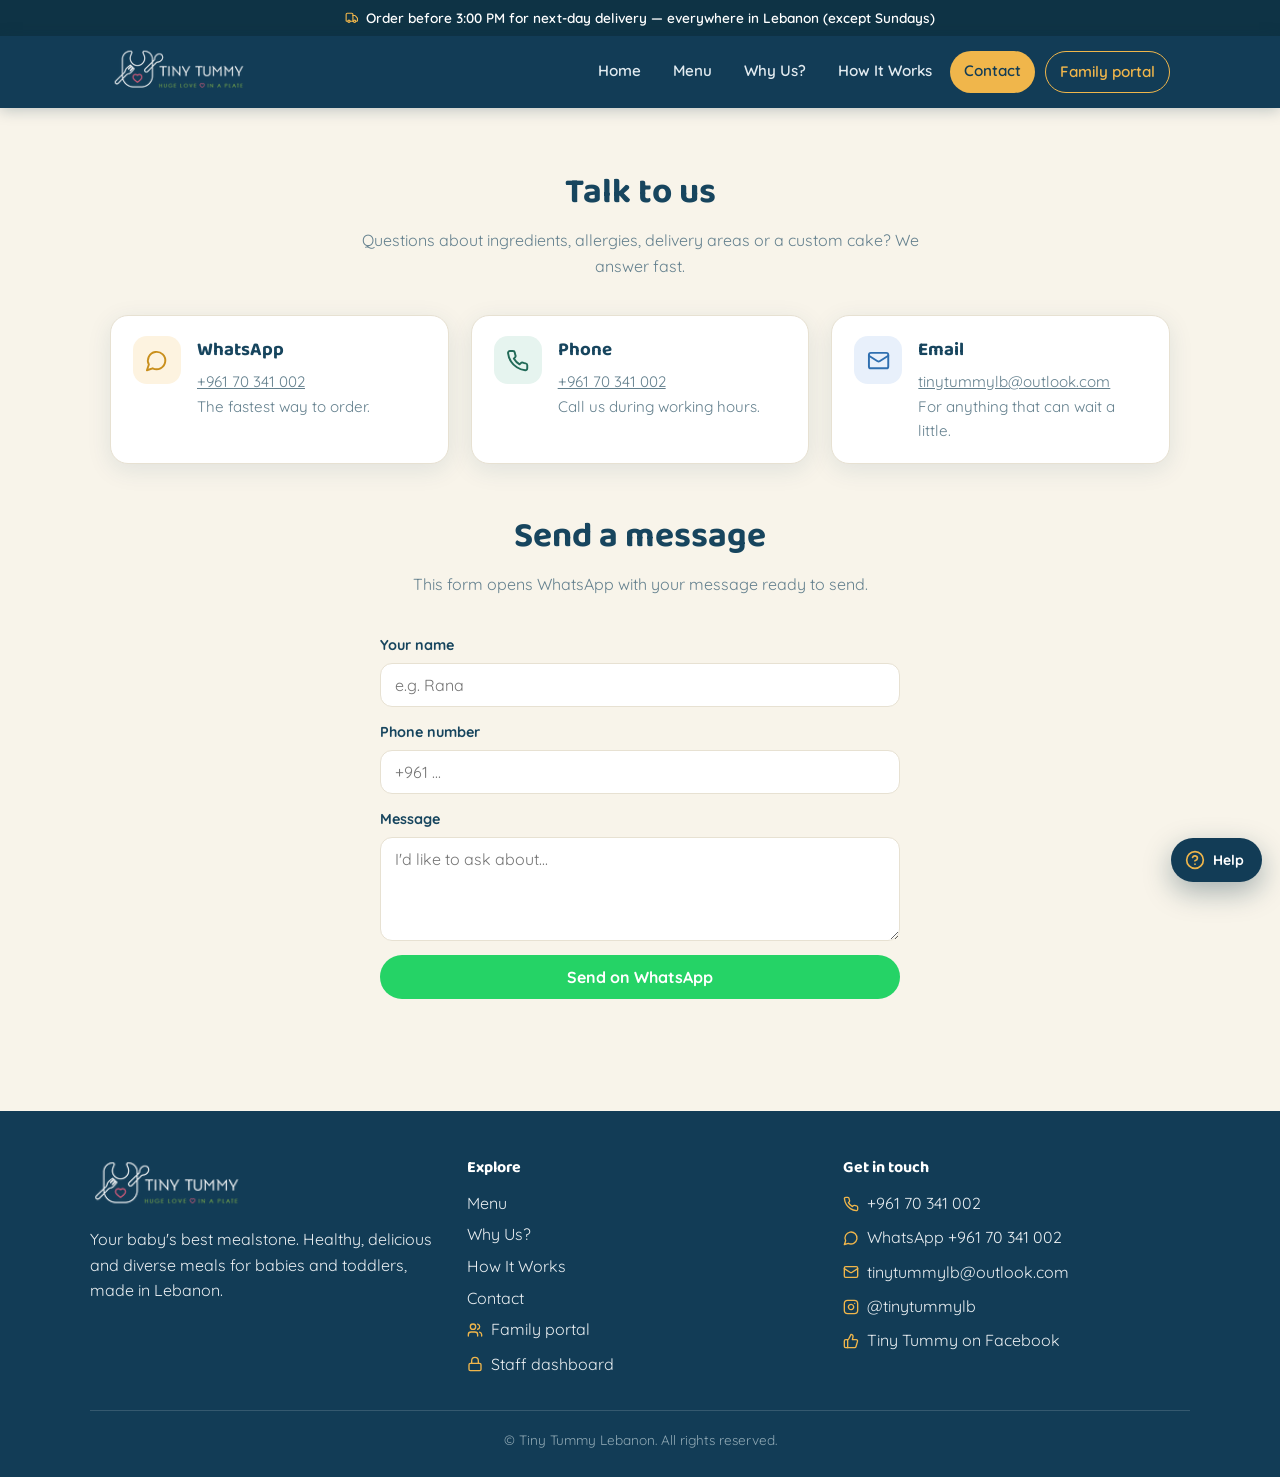
==== commit 2f0bbeea: "Remove old number +961 71 008 604; use +961 70 341 002 for calls too Phone links, footer phone lines" ====
--- a/contact.html
+++ b/contact.html
@@ -48,7 +48,7 @@
         <div class="icon">📞</div>
         <div>
           <h3>Phone</h3>
-          <p><a href="tel:+96171008604">+961 71 008 604</a><br>Call us during working hours.</p>
+          <p><a href="tel:+96170341002">+961 70 341 002</a><br>Call us during working hours.</p>
         </div>
       </div>
       <div class="feature">
@@ -99,7 +99,7 @@
     <div>
       <h4>Get in touch</h4>
       <ul>
-        <li><a href="tel:+96171008604">📞 +961 71 008 604</a></li>
+        <li><a href="tel:+96170341002">📞 +961 70 341 002</a></li>
         <li><a href="https://wa.me/96170341002" target="_blank" rel="noopener">💬 WhatsApp +961 70 341 002</a></li>
         <li><a href="mailto:tinytummylb@outlook.com">✉️ tinytummylb@outlook.com</a></li>
         <li><a href="https://www.instagram.com/tinytummylb/" target="_blank" rel="noopener">📷 @tinytummylb</a></li>
